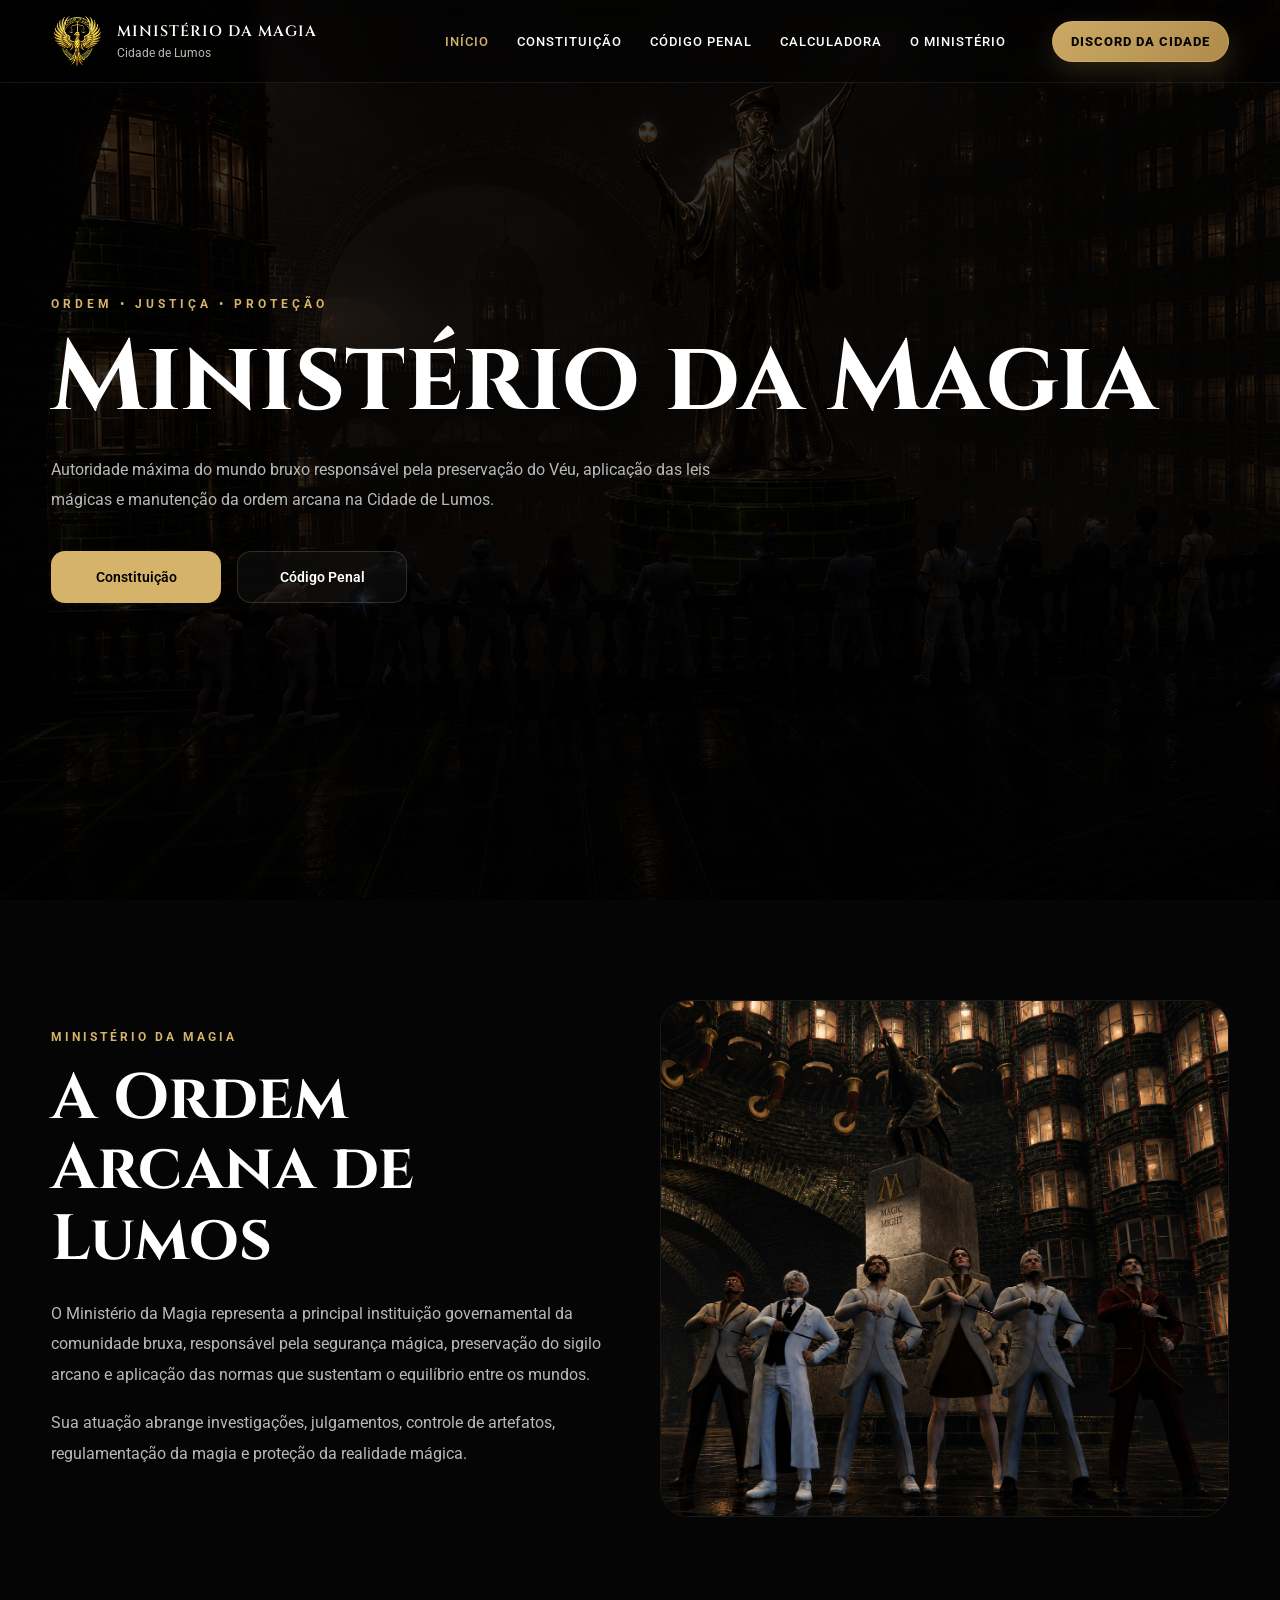
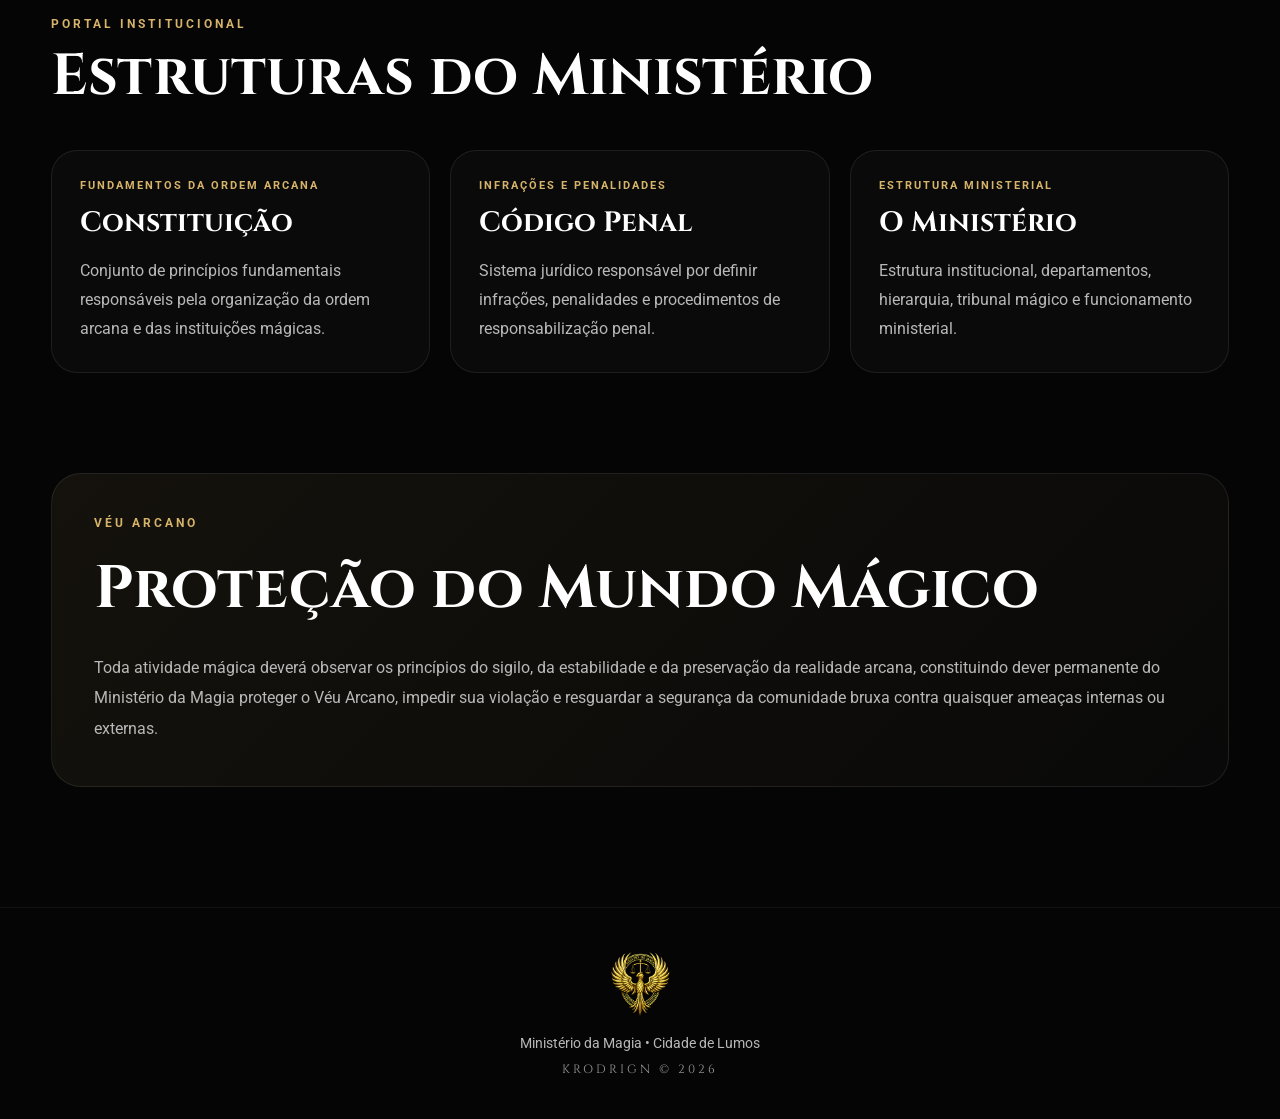
==== index.html @ 3965472b "Inicial commit do projeto" ====
<!doctype html>
<html lang="pt-BR">
  <head>
    <meta charset="UTF-8" />
    <meta name="viewport" content="width=device-width, initial-scale=1.0" />

    <title>Ministério da Magia</title>

    <!-- favicon -->
    <link rel="icon" sizes="32x32" href="./assets/logo/logo.png" />
    <link rel="apple-touch-icon" href="./assets/logo/logo.png" />

    <!-- fonts -->
    <link rel="preconnect" href="https://fonts.googleapis.com" />
    <link rel="preconnect" href="https://fonts.gstatic.com" crossorigin />

    <link
      href="https://fonts.googleapis.com/css2?family=Cinzel:wght@400;500;600;700&family=Roboto:wght@300;400;500;700&display=swap"
      rel="stylesheet"
    />

    <!-- css -->
    <link rel="stylesheet" href="./css/global.css" />
    <link rel="stylesheet" href="./css/layout.css" />
    <link rel="stylesheet" href="./css/components.css" />
    <link rel="stylesheet" href="./css/animations.css" />
    <link rel="stylesheet" href="./css/pages/home.css" />
  </head>

  <body>
    <!-- header -->

    <header class="header">
      <div class="container navbar">
        <a href="./index.html" class="logo">
          <img src="./assets/logo/logo.png" alt="Logo Ministério da Magia" />

          <div class="logo-text">
            <h1>MINISTÉRIO DA MAGIA</h1>
            <span>Cidade de Lumos</span>
          </div>
        </a>

        <nav class="menu">
          <a href="./index.html" class="active">INÍCIO</a>

          <a href="./constituicao.html"> CONSTITUIÇÃO </a>

          <a href="./codigo-penal.html"> CÓDIGO PENAL </a>

          <a href="./calculadora.html"> CALCULADORA </a>

          <a href="./o-ministerio.html"> O MINISTÉRIO </a>

          <a
            href="https://discord.gg/lumosrpgg"
            class="nav-cta"
            target="_blank"
            rel="noopener noreferrer"
          >
            DISCORD DA CIDADE
          </a>
        </nav>
      </div>
    </header>

    <main>
      <!-- hero -->

      <section class="hero">
        <div class="hero-overlay"></div>

        <div class="container hero-content">
          <span class="hero-subtitle"> ORDEM • JUSTIÇA • PROTEÇÃO </span>

          <h2>Ministério da Magia</h2>

          <p>
            Autoridade máxima do mundo bruxo responsável pela preservação do
            Véu, aplicação das leis mágicas e manutenção da ordem arcana na
            Cidade de Lumos.
          </p>

          <div class="hero-buttons">
            <a href="./constituicao.html" class="btn btn-gold">
              Constituição
            </a>

            <a href="./codigo-penal.html" class="btn btn-outline">
              Código Penal
            </a>
          </div>
        </div>
      </section>

      <!-- introdução -->

      <section class="home-intro">
        <div class="container intro-grid">
          <div class="intro-text">
            <span>MINISTÉRIO DA MAGIA</span>

            <h2>A Ordem Arcana de Lumos</h2>

            <p>
              O Ministério da Magia representa a principal instituição
              governamental da comunidade bruxa, responsável pela segurança
              mágica, preservação do sigilo arcano e aplicação das normas que
              sustentam o equilíbrio entre os mundos.
            </p>

            <p>
              Sua atuação abrange investigações, julgamentos, controle de
              artefatos, regulamentação da magia e proteção da realidade mágica.
            </p>
          </div>

          <div class="intro-image">
            <img
              src="./assets/img/ministerio-1.png"
              alt="Ministério da Magia"
            />
          </div>
        </div>
      </section>

      <!-- navegação -->

      <section class="home-navigation">
        <div class="container">
          <div class="section-title">
            <span>PORTAL INSTITUCIONAL</span>

            <h2>Estruturas do Ministério</h2>
          </div>

          <div class="navigation-grid">
            <a href="./constituicao.html" class="nav-card">
              <span>FUNDAMENTOS DA ORDEM ARCANA</span>

              <h3>Constituição</h3>

              <p>
                Conjunto de princípios fundamentais responsáveis pela
                organização da ordem arcana e das instituições mágicas.
              </p>
            </a>

            <a href="./codigo-penal.html" class="nav-card">
              <span>INFRAÇÕES E PENALIDADES</span>

              <h3>Código Penal</h3>

              <p>
                Sistema jurídico responsável por definir infrações, penalidades
                e procedimentos de responsabilização penal.
              </p>
            </a>

            <a href="./o-ministerio.html" class="nav-card">
              <span>ESTRUTURA MINISTERIAL</span>

              <h3>O Ministério</h3>

              <p>
                Estrutura institucional, departamentos, hierarquia, tribunal
                mágico e funcionamento ministerial.
              </p>
            </a>
          </div>
        </div>
      </section>
      <section class="home-highlight">
        <div class="container">
          <div class="highlight-box">
            <span>VÉU ARCANO</span>

            <h2>Proteção do Mundo Mágico</h2>

            <p>
              Toda atividade mágica deverá observar os princípios do sigilo, da
              estabilidade e da preservação da realidade arcana, constituindo
              dever permanente do Ministério da Magia proteger o Véu Arcano,
              impedir sua violação e resguardar a segurança da comunidade bruxa
              contra quaisquer ameaças internas ou externas.
            </p>
          </div>
        </div>
      </section>
    </main>

    <!-- footer -->

    <footer class="footer">
      <div class="container footer-content">
        <img src="./assets/logo/logo.png" alt="Logo Ministério da Magia" />
        <p>Ministério da Magia • Cidade de Lumos</p>
      </div>

      <div class="brand-sign">KRODRIGN © 2026</div>
    </footer>

    <script src="./js/accordion.js"></script>
    <script src="./js/search.js"></script>
    <script src="./js/animations.js"></script>
    <script src="./js/app.js"></script>
  </body>
</html>
---- css/global.css ----
/* RESET */

* {
  margin: 0;
  padding: 0;
  box-sizing: border-box;
}

html {
  scroll-behavior: smooth;
}

body {
  background: #050505;
  color: white;

  font-family: "Roboto", sans-serif;

  overflow-x: hidden;
}

/* VARIÁVEIS */

:root {
  --gold: #d6b36a;

  --gold-soft: #b8924f;

  --gray: #b8b8b8;

  --line: rgba(255, 255, 255, 0.08);
}

/* CONTAINER */

.container {
  width: min(1180px, 92%);
  margin: 0 auto;
}

/* LINKS */

a {
  color: inherit;
  text-decoration: none;
}

/* IMAGENS */

img {
  display: block;
  max-width: 100%;
}
---- css/layout.css ----
/* HEADER */

.header {
  position: fixed;
  top: 0;
  left: 0;

  width: 100%;

  z-index: 999;

  backdrop-filter: blur(10px);

  background: rgba(0, 0, 0, 0.35);

  border-bottom: 1px solid rgba(255, 255, 255, 0.05);
}

/* NAVBAR */

.navbar {
  height: 82px;

  display: flex;
  align-items: center;
  justify-content: space-between;
}

/* LOGO */

.logo {
  display: flex;
  align-items: center;
  gap: 14px;
}

.logo img {
  width: 52px;
}

.logo-text h1 {
  font-family: "Cinzel", serif;

  font-size: 15px;
  font-weight: 600;

  letter-spacing: 1px;
}

.logo-text span {
  color: var(--gray);

  font-size: 12px;
}

/* MENU */

.menu {
  display: none;
  align-items: center;
  gap: 28px;
}

.menu a {
  position: relative;

  font-size: 13px;
  font-weight: 500;

  letter-spacing: 1px;

  transition: 0.25s ease;
}

.menu a:hover,
.menu a.active {
  color: var(--gold);
}

.menu .nav-cta {
  margin-left: 18px;
  padding: 12px 18px;
  border-radius: 999px;
  border: 1px solid rgba(214, 179, 106, 0.52);
  background: linear-gradient(
    135deg,
    rgba(214, 179, 106, 0.95),
    rgba(184, 146, 79, 0.95)
  );
  color: #050505;
  font-weight: 800;
  box-shadow: 0 10px 28px rgba(214, 179, 106, 0.18);
}

.menu .nav-cta:hover {
  color: #050505;
  transform: translateY(-2px);
  box-shadow: 0 14px 34px rgba(214, 179, 106, 0.28);
}

/* BOTÃO */

.btn {
  display: inline-flex;
  align-items: center;
  justify-content: center;

  min-width: 170px;

  height: 52px;

  padding: 0 28px;

  border-radius: 14px;

  font-size: 14px;
  font-weight: 600;

  transition: 0.3s ease;
}

.btn-gold {
  background: var(--gold);
  color: black;
}

.btn-gold:hover {
  transform: translateY(-3px);

  background: #e2c07b;
}

.btn-outline {
  border: 1px solid rgba(255, 255, 255, 0.14);

  background: rgba(255, 255, 255, 0.03);
}

.btn-outline:hover {
  border-color: rgba(214, 179, 106, 0.35);

  background: rgba(214, 179, 106, 0.05);
}

/* FOOTER */

.footer {
  padding: 42px 0;

  border-top: 1px solid rgba(255, 255, 255, 0.05);
}

.footer-content {
  display: flex;
  flex-direction: column;
  align-items: center;
  gap: 18px;

  text-align: center;
}

.footer-content img {
  width: 64px;
}

.footer-content p {
  color: var(--gray);

  font-size: 14px;
}

/* DESKTOP */

@media (min-width: 900px) {
  .menu {
    display: flex;
  }
}
---- css/components.css ----
/* CARDS */

.card {
  border-radius: 24px;
  border: 1px solid rgba(255, 255, 255, 0.08);
  background: rgba(255, 255, 255, 0.025);
}

/* TÍTULOS DE SEÇÃO */

.section-title {
  margin-bottom: 42px;
}

.section-title span {
  display: block;
  color: var(--gold);
  letter-spacing: 3px;
  font-size: 12px;
  font-weight: 700;
  margin-bottom: 14px;
}

.section-title h2 {
  font-family: "Cinzel", serif;
  font-size: clamp(34px, 5vw, 58px);
  line-height: 1.1;
}

.eyebrow,
.intro-text span,
.highlight-box span,
.const-hero-content span,
.const-heading span,
.preamble-box span,
.legal-search-box span,
.promulgation-box span,
.cp-hero-content span,
.cp-mini-title,
.calculator-box span,
.crime-accordion-header span,
.crime-level {
  display: block;
  color: var(--gold);
  letter-spacing: 3px;
  font-size: 12px;
  font-weight: 700;
  margin-bottom: 14px;
}

.intro-grid {
  display: grid;
  gap: 40px;
}

.intro-text h2 {
  font-family: "Cinzel", serif;
  font-size: clamp(38px, 5vw, 68px);
  line-height: 1.1;
  margin: 20px 0 24px;
}

.intro-text p {
  color: var(--gray);
  line-height: 1.9;
  margin-bottom: 18px;
}

.intro-image img {
  width: 100%;
  border-radius: 28px;
  border: 1px solid rgba(255, 255, 255, 0.08);
}

.highlight-box {
  padding: 42px;
  border-radius: 30px;
  border: 1px solid rgba(255, 255, 255, 0.08);
  background: linear-gradient(
    135deg,
    rgba(214, 179, 106, 0.08),
    rgba(255, 255, 255, 0.02)
  );
}

.highlight-box h2 {
  font-family: "Cinzel", serif;
  font-size: clamp(34px, 5vw, 60px);
  margin: 18px 0 24px;
}

.highlight-box p {
  color: var(--gray);
  line-height: 1.9;
}

/* CAIXAS */

.info-box {
  padding: 34px;
  border-radius: 28px;
  border: 1px solid rgba(255, 255, 255, 0.08);
  background: rgba(255, 255, 255, 0.025);
}

.search-box {
  margin-bottom: 30px;
  padding: 30px;
  border-radius: 24px;
  border: 1px solid rgba(255, 255, 255, 0.08);
  background: rgba(255, 255, 255, 0.025);
  display: grid;
}

.search-box .input {
  width: 100%;
   margin-top: 18px;
}

.search-box .search-results {
  margin-top: 0;
}

/* CAMPOS */

.input {
  width: 100%;
  height: 56px;
  padding: 0 18px;
  border-radius: 14px;
  border: 1px solid rgba(255, 255, 255, 0.08);
  background: rgba(255, 255, 255, 0.03);
  color: white;
  outline: none;
}

.input:focus {
  border-color: rgba(214, 179, 106, 0.35);
}

/* ACCORDION */

.accordion {
  border-radius: 22px;
  overflow: hidden;
  border: 1px solid rgba(255, 255, 255, 0.08);
  background: rgba(255, 255, 255, 0.025);
}

.accordion-header {
  width: 100%;
  padding: 20px 24px;
  border: none;
  background: rgba(255, 255, 255, 0.025);
  color: var(--gold);
  font-family: "Cinzel", serif;
  font-size: 16px;
  text-align: left;
  cursor: pointer;
  transition: 0.3s ease;
}

.accordion-header:hover,
.accordion-header.active {
  background: rgba(214, 179, 106, 0.06);
}

.accordion-content {
  max-height: 0;
  overflow: hidden;
  padding: 0 22px;
  opacity: 0;
  transform: translateY(-8px);
  transition:
    max-height 0.75s ease,
    padding 0.55s ease,
    opacity 0.35s ease,
    transform 0.45s ease;
}

.accordion-content.open {
  padding: 22px;
  opacity: 1;
  transform: translateY(0);
}

.article-card,
.penal-article {
  padding: 22px;
  margin-bottom: 16px;
  border-radius: 18px;
  border: 1px solid rgba(255, 255, 255, 0.08);
  background: rgba(0, 0, 0, 0.28);
}

.article-card:last-child,
.penal-article:last-child {
  margin-bottom: 0;
}

.article-card h3,
.penal-article h3 {
  font-family: "Cinzel", serif;
  color: var(--gold);
  font-size: 19px;
  margin-bottom: 12px;
}

.article-card p,
.penal-article p {
  color: var(--gray);
  line-height: 1.8;
}

/* BUSCA */

.search-results {
  display: grid;
  gap: 12px;
  margin-top: 18px;
}

.search-result-item {
  padding: 16px;
  border-radius: 16px;
  border: 1px solid rgba(255, 255, 255, 0.08);
  background: rgba(255, 255, 255, 0.03);
  cursor: pointer;
  transition: 0.3s ease;
}

.search-result-item:hover {
  border-color: rgba(214, 179, 106, 0.28);
  background: rgba(214, 179, 106, 0.05);
}

.search-result-item strong {
  display: block;
  color: var(--gold);
  font-family: "Cinzel", serif;
  margin-bottom: 8px;
}

.search-result-item span,
.search-empty {
  color: var(--gray);
}

@media (min-width: 900px) {
  .intro-grid {
    grid-template-columns: 1fr 1fr;
    align-items: center;
  }
}
---- css/animations.css ----
/* ANIMAÇÃO */

.fade-up {
  opacity: 0;
  transform: translateY(30px);
  transition:
    opacity 0.6s ease,
    transform 0.6s ease;
}

.fade-up.show {
  opacity: 1;
  transform: translateY(0);
}

.particles {
  position: fixed;
  inset: 0;
  pointer-events: none;
  overflow: hidden;
  z-index: 1;
}

.particle {
  position: absolute;
  bottom: -20px;
  width: 2px;
  height: 2px;
  border-radius: 50%;
  background: rgba(214, 179, 106, 0.45);
  box-shadow: 0 0 10px rgba(214, 179, 106, 0.25);
  animation: floatParticle linear infinite;
}

.brand-sign {
  width: 100%;
  margin-top: 10px;
  text-align: center;

  font-size: 12px;
  letter-spacing: 3px;
  opacity: 0.6;
  font-family: "Cinzel", serif;
}
@keyframes floatParticle {
  from {
    transform: translateY(0) translateX(0);
  }

  to {
    transform: translateY(-120vh) translateX(50px);
  }
}
---- css/pages/home.css ----
/* BASE */

body {
  background: #050505;
}

/* HERO */

.hero {
  position: relative;
  min-height: 100vh;

  display: flex;
  align-items: center;

  background: url("../../assets/bg/home-banner.png");

  background-size: cover;
  background-position: center;

  overflow: hidden;
}

.hero-overlay {
  position: absolute;
  inset: 0;

  background:
    linear-gradient(rgba(0, 0, 0, 0.75), rgba(0, 0, 0, 0.92)),
    url("../../assets/bg/home-banner.png");
}

.hero-content {
  position: relative;
  z-index: 2;
}

.hero-subtitle {
  display: block;

  color: var(--gold);

  letter-spacing: 4px;

  font-size: 12px;
  font-weight: 700;

  margin-bottom: 18px;
}

.hero h2 {
  font-family: "Cinzel", serif;

  font-size: clamp(52px, 8vw, 100px);

  line-height: 1;

  margin-bottom: 26px;
}

.hero p {
  max-width: 720px;

  color: var(--gray);

  font-size: 16px;
  line-height: 1.9;
}

.hero-buttons {
  display: flex;
  gap: 16px;

  margin-top: 36px;

  flex-wrap: wrap;
}

/* INTRO */

.home-intro {
  padding: 100px 0;
}

/* CARDS */

.home-navigation {
  padding-bottom: 100px;
}

.navigation-grid {
  display: grid;
  gap: 20px;
}

.nav-card {
  padding: 28px;

  border-radius: 26px;

  border: 1px solid rgba(255, 255, 255, 0.08);

  background: rgba(255, 255, 255, 0.025);

  transition: 0.3s ease;
}

.nav-card:hover {
  transform: translateY(-6px);

  border-color: rgba(214, 179, 106, 0.28);

  background: rgba(214, 179, 106, 0.05);
}

.nav-card span {
  display: block;

  color: var(--gold);

  letter-spacing: 2px;

  font-size: 11px;
  font-weight: 700;

  margin-bottom: 12px;
}

.nav-card h3 {
  font-family: "Cinzel", serif;

  font-size: 28px;

  margin-bottom: 16px;
}

.nav-card p {
  color: var(--gray);

  line-height: 1.8;
}

/* CÓDIGO PENAL */

.penal-preview {
  padding: 70px 0 110px;
}

.penal-grid {
  display: grid;
  grid-template-columns: repeat(3, 1fr);
  gap: 24px;
  align-items: stretch;
}

.penal-card {
  display: flex;
  flex-direction: column;

  height: 100%;

  overflow: hidden;

  border-radius: 28px;

  border: 1px solid rgba(255, 255, 255, 0.08);

  background: rgba(255, 255, 255, 0.02);

  transition: 0.3s ease;
}

.penal-card:hover {
  transform: translateY(-6px);

  border-color: rgba(214, 179, 106, 0.25);
}

.penal-card img {
  width: 100%;
  height: 240px;

  object-fit: cover;
}

.penal-card-content {
  display: flex;
  flex-direction: column;

  flex: 1;

  padding: 28px;
}

.penal-card-content h3 {
  font-family: "Cinzel", serif;

  font-size: 34px;

  line-height: 1.1;

  margin-bottom: 18px;
}

.penal-card-content p {
  color: var(--gray);

  line-height: 1.8;

  margin-bottom: 28px;
}

.penal-card-content .button-primary{
  display:flex;
  align-items:center;
  justify-content:center;

  width:calc(100% + 56px);

  height:72px;

  margin:
  auto -28px -28px;

  border-radius:0;

  border:none;

  border-top:1px solid rgba(255,255,255,.08);

  background:rgba(255,255,255,.02);
}

.penal-card-content .button-primary:hover{
  background:rgba(214,179,106,.08);
}

@media (max-width: 980px) {
  .penal-grid {
    grid-template-columns: 1fr;
  }
}

/* DESTAQUE */

.home-highlight {
  padding-bottom: 120px;
}

/* DESKTOP */

@media (min-width: 900px) {
  .navigation-grid {
    grid-template-columns: repeat(3, 1fr);
  }
}
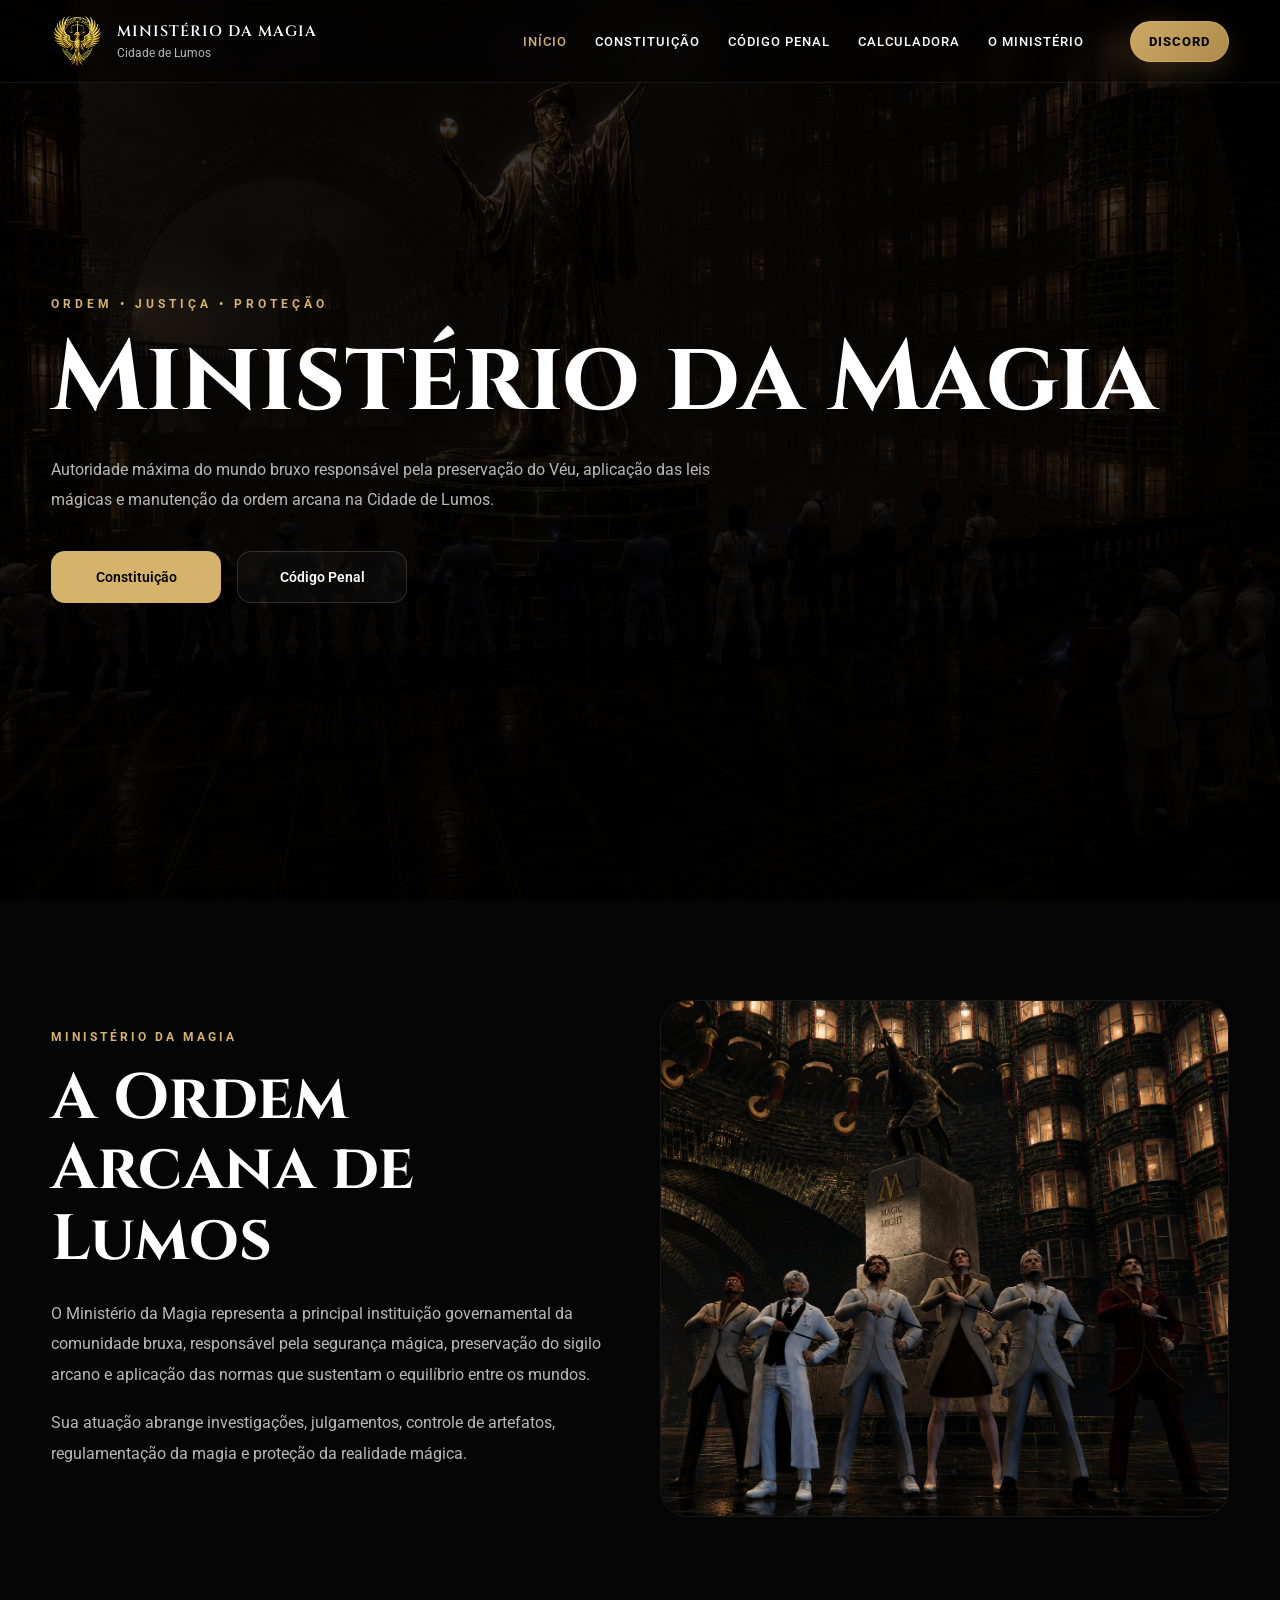
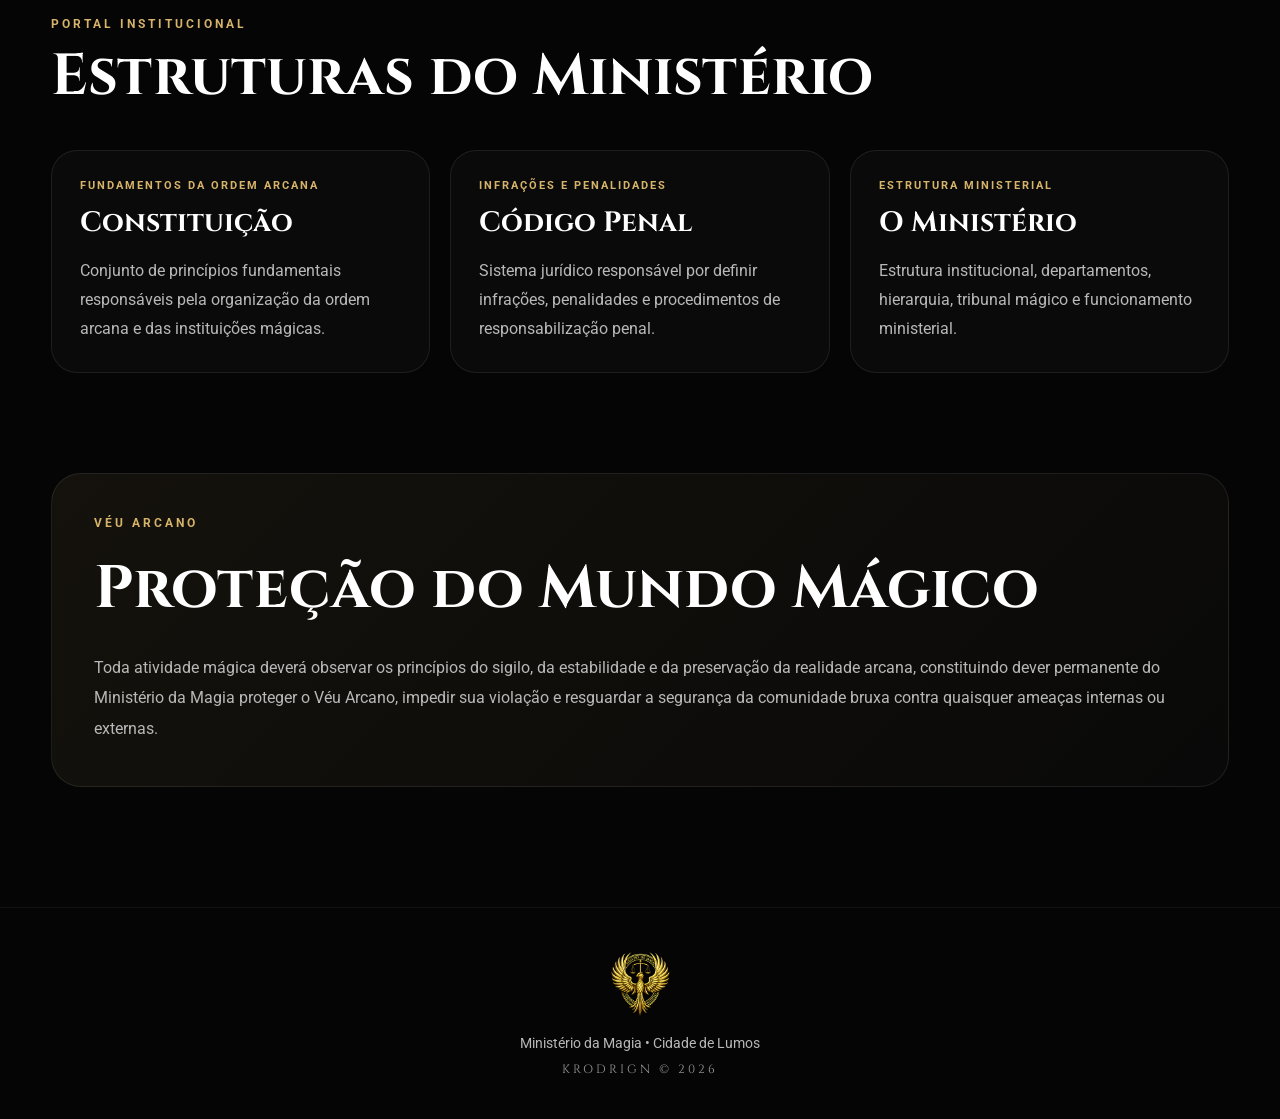
==== commit 208c01b2: "criação menu hamburguer" ====
--- a/index.html
+++ b/index.html
@@ -25,6 +25,7 @@
     <link rel="stylesheet" href="./css/components.css" />
     <link rel="stylesheet" href="./css/animations.css" />
     <link rel="stylesheet" href="./css/pages/home.css" />
+    <link rel="stylesheet" href="./css/hamburger.css" />
   </head>
 
   <body>
@@ -41,7 +42,13 @@
           </div>
         </a>
 
-        <nav class="menu">
+        <button class="hamburger" id="hamburger" aria-label="Abrir menu">
+          <span></span>
+          <span></span>
+          <span></span>
+        </button>
+
+        <nav class="menu" id="menu">
           <a href="./index.html" class="active">INÍCIO</a>
 
           <a href="./constituicao.html"> CONSTITUIÇÃO </a>
@@ -58,7 +65,7 @@
             target="_blank"
             rel="noopener noreferrer"
           >
-            DISCORD DA CIDADE
+            DISCORD
           </a>
         </nav>
       </div>
@@ -200,6 +207,7 @@
       <div class="brand-sign">KRODRIGN © 2026</div>
     </footer>
 
+    <script src="./js/hamburger.js"></script>
     <script src="./js/accordion.js"></script>
     <script src="./js/search.js"></script>
     <script src="./js/animations.js"></script>
--- a/css/layout.css
+++ b/css/layout.css
@@ -56,7 +56,7 @@
 /* MENU */
 
 .menu {
-  display: none;
+  display: flex;
   align-items: center;
   gap: 28px;
 }
--- a/css/pages/home.css
+++ b/css/pages/home.css
@@ -17,6 +17,8 @@
 
   background-size: cover;
   background-position: center;
+  background-attachment: fixed;
+  background-repeat: no-repeat;
 
   overflow: hidden;
 }
@@ -28,6 +30,11 @@
   background:
     linear-gradient(rgba(0, 0, 0, 0.75), rgba(0, 0, 0, 0.92)),
     url("../../assets/bg/home-banner.png");
+
+  background-size: cover;
+  background-position: center;
+  background-attachment: fixed;
+  background-repeat: no-repeat;
 }
 
 .hero-content {
--- a/css/hamburger.css
+++ b/css/hamburger.css
@@ -0,0 +1,115 @@
+/* HAMBURGER BUTTON */
+
+.hamburger {
+  display: none;
+  flex-direction: column;
+  gap: 6px;
+
+  width: 32px;
+  height: 32px;
+
+  padding: 0;
+  border: none;
+
+  background: transparent;
+  cursor: pointer;
+
+  z-index: 1001;
+}
+
+.hamburger span {
+  width: 100%;
+  height: 2.5px;
+
+  background: white;
+  border-radius: 2px;
+
+  transition: 0.3s ease;
+  transform-origin: center;
+}
+
+.hamburger.active span:nth-child(1) {
+  transform: rotate(45deg) translate(10px, 10px);
+}
+
+.hamburger.active span:nth-child(2) {
+  opacity: 0;
+}
+
+.hamburger.active span:nth-child(3) {
+  transform: rotate(-45deg) translate(7px, -7px);
+}
+
+/* MOBILE MENU */
+
+@media (max-width: 899px) {
+  .hamburger {
+    display: flex;
+  }
+
+  .menu {
+    position: fixed;
+    top: 82px;
+    left: 0;
+    right: 0;
+
+    display: none !important;
+    flex-direction: column;
+    gap: 0;
+
+    width: 100%;
+
+    background: rgba(0, 0, 0, 0.95);
+    backdrop-filter: blur(10px);
+
+    border-bottom: 1px solid rgba(255, 255, 255, 0.05);
+
+    padding: 20px 0;
+
+    animation: slideDown 0.3s ease;
+
+    z-index: 1000;
+  }
+
+  .menu.active {
+    display: flex !important;
+  }
+
+  .menu a {
+    padding: 16px 28px;
+    border-bottom: 1px solid rgba(255, 255, 255, 0.02);
+
+    font-size: 14px;
+    font-weight: 500;
+
+    transition: 0.2s ease;
+  }
+
+  .menu a:hover,
+  .menu a.active {
+    background: rgba(214, 179, 106, 0.08);
+    color: var(--gold);
+  }
+
+  .menu .nav-cta {
+    margin: 16px 28px;
+    border-bottom: none;
+  }
+
+  @keyframes slideDown {
+    from {
+      opacity: 0;
+      transform: translateY(-10px);
+    }
+    to {
+      opacity: 1;
+      transform: translateY(0);
+    }
+  }
+}
+
+@media (min-width: 900px) {
+  .menu {
+    display: flex;
+  }
+}
